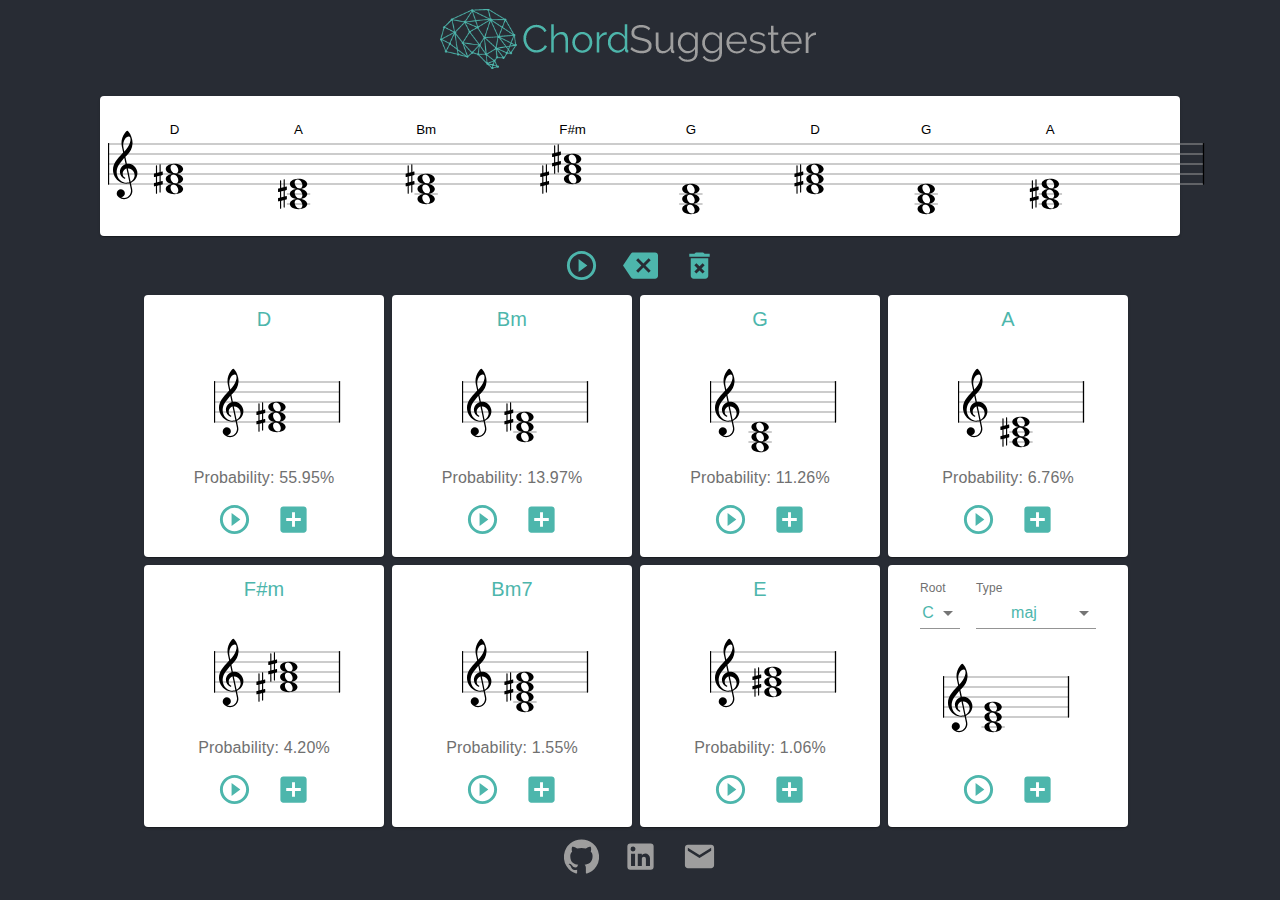
==== index.html @ d5e1b629 "update TFM front" ====
<!doctype html><html lang="en"><head><meta charset="utf-8"/><link rel="icon" href="/favicon.ico"/><meta name="viewport" content="width=device-width,initial-scale=1"/><meta name="theme-color" content="#000000"/><meta name="description" content="Web site created using create-react-app"/><link rel="apple-touch-icon" href="/logo192.png"/><link rel="manifest" href="/manifest.json"/><title>React App</title><link href="/static/css/main.e9a4bff9.chunk.css" rel="stylesheet"></head><body><noscript>You need to enable JavaScript to run this app.</noscript><div id="root"></div><script>!function(i){function e(e){for(var r,t,n=e[0],o=e[1],u=e[2],f=0,l=[];f<n.length;f++)t=n[f],Object.prototype.hasOwnProperty.call(c,t)&&c[t]&&l.push(c[t][0]),c[t]=0;for(r in o)Object.prototype.hasOwnProperty.call(o,r)&&(i[r]=o[r]);for(s&&s(e);l.length;)l.shift()();return p.push.apply(p,u||[]),a()}function a(){for(var e,r=0;r<p.length;r++){for(var t=p[r],n=!0,o=1;o<t.length;o++){var u=t[o];0!==c[u]&&(n=!1)}n&&(p.splice(r--,1),e=f(f.s=t[0]))}return e}var t={},c={1:0},p=[];function f(e){if(t[e])return t[e].exports;var r=t[e]={i:e,l:!1,exports:{}};return i[e].call(r.exports,r,r.exports,f),r.l=!0,r.exports}f.m=i,f.c=t,f.d=function(e,r,t){f.o(e,r)||Object.defineProperty(e,r,{enumerable:!0,get:t})},f.r=function(e){"undefined"!=typeof Symbol&&Symbol.toStringTag&&Object.defineProperty(e,Symbol.toStringTag,{value:"Module"}),Object.defineProperty(e,"__esModule",{value:!0})},f.t=function(r,e){if(1&e&&(r=f(r)),8&e)return r;if(4&e&&"object"==typeof r&&r&&r.__esModule)return r;var t=Object.create(null);if(f.r(t),Object.defineProperty(t,"default",{enumerable:!0,value:r}),2&e&&"string"!=typeof r)for(var n in r)f.d(t,n,function(e){return r[e]}.bind(null,n));return t},f.n=function(e){var r=e&&e.__esModule?function(){return e.default}:function(){return e};return f.d(r,"a",r),r},f.o=function(e,r){return Object.prototype.hasOwnProperty.call(e,r)},f.p="/";var r=this["webpackJsonpchord-suggester-frontend"]=this["webpackJsonpchord-suggester-frontend"]||[],n=r.push.bind(r);r.push=e,r=r.slice();for(var o=0;o<r.length;o++)e(r[o]);var s=n;a()}([])</script><script src="/static/js/2.c343ab7c.chunk.js"></script><script src="/static/js/main.4bbf3a28.chunk.js"></script></body></html>
---- static/css/main.e9a4bff9.chunk.css ----
body{margin:0;font-family:-apple-system,BlinkMacSystemFont,Segoe UI,Roboto,Oxygen,Ubuntu,Cantarell,Fira Sans,Droid Sans,Helvetica Neue,sans-serif;-webkit-font-smoothing:antialiased;-moz-osx-font-smoothing:grayscale}code{font-family:source-code-pro,Menlo,Monaco,Consolas,Courier New,monospace}.App{text-align:center}.App-logo{height:40vmin;pointer-events:none}@media (prefers-reduced-motion:no-preference){.App-logo{-webkit-animation:App-logo-spin 20s linear infinite;animation:App-logo-spin 20s linear infinite}}.App-header{display:block;padding-bottom:10px}.App-header,App-body{background-color:#282c34;flex-direction:column;align-items:center;justify-content:center;font-size:calc(10px + 2vmin);color:#fff}App-body{display:flex}.App-link{color:#61dafb}@-webkit-keyframes App-logo-spin{0%{-webkit-transform:rotate(0deg);transform:rotate(0deg)}to{-webkit-transform:rotate(1turn);transform:rotate(1turn)}}@keyframes App-logo-spin{0%{-webkit-transform:rotate(0deg);transform:rotate(0deg)}to{-webkit-transform:rotate(1turn);transform:rotate(1turn)}}
/*# sourceMappingURL=main.e9a4bff9.chunk.css.map */
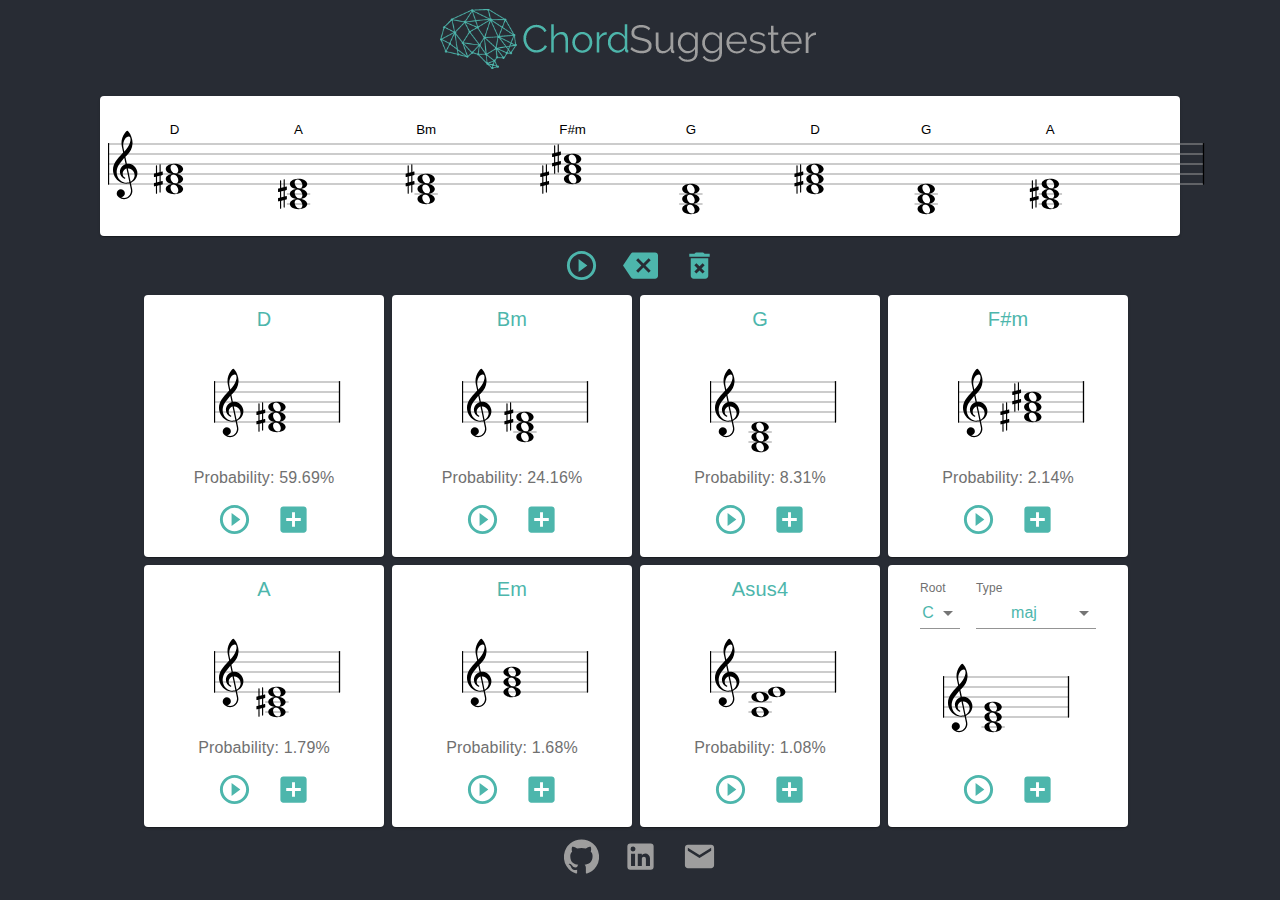
==== commit 2b7de60f: "update TFM front" ====
--- a/index.html
+++ b/index.html
@@ -1 +1 @@
-<!doctype html><html lang="en"><head><meta charset="utf-8"/><link rel="icon" href="/favicon.ico"/><meta name="viewport" content="width=device-width,initial-scale=1"/><meta name="theme-color" content="#000000"/><meta name="description" content="Web site created using create-react-app"/><link rel="apple-touch-icon" href="/logo192.png"/><link rel="manifest" href="/manifest.json"/><title>React App</title><link href="/static/css/main.e9a4bff9.chunk.css" rel="stylesheet"></head><body><noscript>You need to enable JavaScript to run this app.</noscript><div id="root"></div><script>!function(i){function e(e){for(var r,t,n=e[0],o=e[1],u=e[2],f=0,l=[];f<n.length;f++)t=n[f],Object.prototype.hasOwnProperty.call(c,t)&&c[t]&&l.push(c[t][0]),c[t]=0;for(r in o)Object.prototype.hasOwnProperty.call(o,r)&&(i[r]=o[r]);for(s&&s(e);l.length;)l.shift()();return p.push.apply(p,u||[]),a()}function a(){for(var e,r=0;r<p.length;r++){for(var t=p[r],n=!0,o=1;o<t.length;o++){var u=t[o];0!==c[u]&&(n=!1)}n&&(p.splice(r--,1),e=f(f.s=t[0]))}return e}var t={},c={1:0},p=[];function f(e){if(t[e])return t[e].exports;var r=t[e]={i:e,l:!1,exports:{}};return i[e].call(r.exports,r,r.exports,f),r.l=!0,r.exports}f.m=i,f.c=t,f.d=function(e,r,t){f.o(e,r)||Object.defineProperty(e,r,{enumerable:!0,get:t})},f.r=function(e){"undefined"!=typeof Symbol&&Symbol.toStringTag&&Object.defineProperty(e,Symbol.toStringTag,{value:"Module"}),Object.defineProperty(e,"__esModule",{value:!0})},f.t=function(r,e){if(1&e&&(r=f(r)),8&e)return r;if(4&e&&"object"==typeof r&&r&&r.__esModule)return r;var t=Object.create(null);if(f.r(t),Object.defineProperty(t,"default",{enumerable:!0,value:r}),2&e&&"string"!=typeof r)for(var n in r)f.d(t,n,function(e){return r[e]}.bind(null,n));return t},f.n=function(e){var r=e&&e.__esModule?function(){return e.default}:function(){return e};return f.d(r,"a",r),r},f.o=function(e,r){return Object.prototype.hasOwnProperty.call(e,r)},f.p="/";var r=this["webpackJsonpchord-suggester-frontend"]=this["webpackJsonpchord-suggester-frontend"]||[],n=r.push.bind(r);r.push=e,r=r.slice();for(var o=0;o<r.length;o++)e(r[o]);var s=n;a()}([])</script><script src="/static/js/2.c343ab7c.chunk.js"></script><script src="/static/js/main.4bbf3a28.chunk.js"></script></body></html>+<!doctype html><html lang="en"><head><meta charset="utf-8"/><link rel="icon" href="/favicon.ico?v=2"/><meta name="viewport" content="width=device-width,initial-scale=1"/><meta name="theme-color" content="#000000"/><meta name="ChordSuggester" content="A computer-aided composing system using LSTMs"/><link rel="apple-touch-icon" href="/logo192.png"/><link rel="manifest" href="/manifest.json"/><title>ChordSuggester</title><link href="/static/css/main.e9a4bff9.chunk.css" rel="stylesheet"></head><body><noscript>You need to enable JavaScript to run this app.</noscript><div id="root"></div><script>!function(i){function e(e){for(var r,t,n=e[0],o=e[1],u=e[2],l=0,f=[];l<n.length;l++)t=n[l],Object.prototype.hasOwnProperty.call(p,t)&&p[t]&&f.push(p[t][0]),p[t]=0;for(r in o)Object.prototype.hasOwnProperty.call(o,r)&&(i[r]=o[r]);for(s&&s(e);f.length;)f.shift()();return c.push.apply(c,u||[]),a()}function a(){for(var e,r=0;r<c.length;r++){for(var t=c[r],n=!0,o=1;o<t.length;o++){var u=t[o];0!==p[u]&&(n=!1)}n&&(c.splice(r--,1),e=l(l.s=t[0]))}return e}var t={},p={1:0},c=[];function l(e){if(t[e])return t[e].exports;var r=t[e]={i:e,l:!1,exports:{}};return i[e].call(r.exports,r,r.exports,l),r.l=!0,r.exports}l.m=i,l.c=t,l.d=function(e,r,t){l.o(e,r)||Object.defineProperty(e,r,{enumerable:!0,get:t})},l.r=function(e){"undefined"!=typeof Symbol&&Symbol.toStringTag&&Object.defineProperty(e,Symbol.toStringTag,{value:"Module"}),Object.defineProperty(e,"__esModule",{value:!0})},l.t=function(r,e){if(1&e&&(r=l(r)),8&e)return r;if(4&e&&"object"==typeof r&&r&&r.__esModule)return r;var t=Object.create(null);if(l.r(t),Object.defineProperty(t,"default",{enumerable:!0,value:r}),2&e&&"string"!=typeof r)for(var n in r)l.d(t,n,function(e){return r[e]}.bind(null,n));return t},l.n=function(e){var r=e&&e.__esModule?function(){return e.default}:function(){return e};return l.d(r,"a",r),r},l.o=function(e,r){return Object.prototype.hasOwnProperty.call(e,r)},l.p="/";var r=this.webpackJsonpChordSuggester=this.webpackJsonpChordSuggester||[],n=r.push.bind(r);r.push=e,r=r.slice();for(var o=0;o<r.length;o++)e(r[o]);var s=n;a()}([])</script><script src="/static/js/2.b43efd62.chunk.js"></script><script src="/static/js/main.a63220b0.chunk.js"></script></body></html>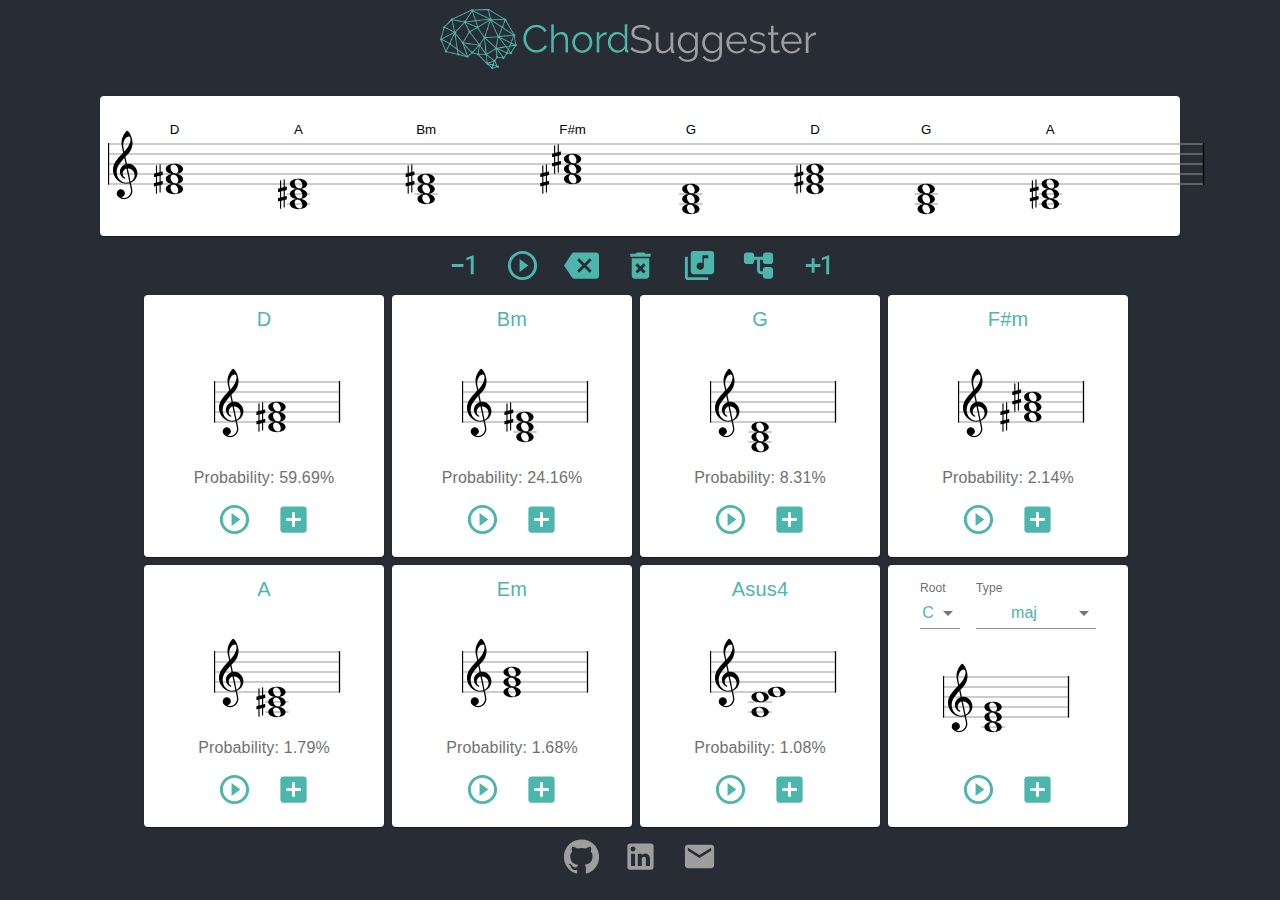
==== commit 924c8277: "update TFM front" ====
--- a/index.html
+++ b/index.html
@@ -1 +1 @@
-<!doctype html><html lang="en"><head><meta charset="utf-8"/><link rel="icon" href="/favicon.ico?v=2"/><meta name="viewport" content="width=device-width,initial-scale=1"/><meta name="theme-color" content="#000000"/><meta name="ChordSuggester" content="A computer-aided composing system using LSTMs"/><link rel="apple-touch-icon" href="/logo192.png"/><link rel="manifest" href="/manifest.json"/><title>ChordSuggester</title><link href="/static/css/main.e9a4bff9.chunk.css" rel="stylesheet"></head><body><noscript>You need to enable JavaScript to run this app.</noscript><div id="root"></div><script>!function(i){function e(e){for(var r,t,n=e[0],o=e[1],u=e[2],l=0,f=[];l<n.length;l++)t=n[l],Object.prototype.hasOwnProperty.call(p,t)&&p[t]&&f.push(p[t][0]),p[t]=0;for(r in o)Object.prototype.hasOwnProperty.call(o,r)&&(i[r]=o[r]);for(s&&s(e);f.length;)f.shift()();return c.push.apply(c,u||[]),a()}function a(){for(var e,r=0;r<c.length;r++){for(var t=c[r],n=!0,o=1;o<t.length;o++){var u=t[o];0!==p[u]&&(n=!1)}n&&(c.splice(r--,1),e=l(l.s=t[0]))}return e}var t={},p={1:0},c=[];function l(e){if(t[e])return t[e].exports;var r=t[e]={i:e,l:!1,exports:{}};return i[e].call(r.exports,r,r.exports,l),r.l=!0,r.exports}l.m=i,l.c=t,l.d=function(e,r,t){l.o(e,r)||Object.defineProperty(e,r,{enumerable:!0,get:t})},l.r=function(e){"undefined"!=typeof Symbol&&Symbol.toStringTag&&Object.defineProperty(e,Symbol.toStringTag,{value:"Module"}),Object.defineProperty(e,"__esModule",{value:!0})},l.t=function(r,e){if(1&e&&(r=l(r)),8&e)return r;if(4&e&&"object"==typeof r&&r&&r.__esModule)return r;var t=Object.create(null);if(l.r(t),Object.defineProperty(t,"default",{enumerable:!0,value:r}),2&e&&"string"!=typeof r)for(var n in r)l.d(t,n,function(e){return r[e]}.bind(null,n));return t},l.n=function(e){var r=e&&e.__esModule?function(){return e.default}:function(){return e};return l.d(r,"a",r),r},l.o=function(e,r){return Object.prototype.hasOwnProperty.call(e,r)},l.p="/";var r=this.webpackJsonpChordSuggester=this.webpackJsonpChordSuggester||[],n=r.push.bind(r);r.push=e,r=r.slice();for(var o=0;o<r.length;o++)e(r[o]);var s=n;a()}([])</script><script src="/static/js/2.b43efd62.chunk.js"></script><script src="/static/js/main.a63220b0.chunk.js"></script></body></html>+<!doctype html><html lang="en"><head><meta charset="utf-8"/><link rel="icon" href="/favicon.ico?v=2"/><meta name="viewport" content="width=device-width,initial-scale=1"/><meta name="theme-color" content="#000000"/><meta name="ChordSuggester" content="A computer-aided composing system using LSTMs"/><link rel="apple-touch-icon" href="/logo192.png"/><link rel="manifest" href="/manifest.json"/><title>ChordSuggester</title><link href="/static/css/main.e9a4bff9.chunk.css" rel="stylesheet"></head><body><noscript>You need to enable JavaScript to run this app.</noscript><div id="root"></div><script>!function(i){function e(e){for(var r,t,n=e[0],o=e[1],u=e[2],l=0,f=[];l<n.length;l++)t=n[l],Object.prototype.hasOwnProperty.call(p,t)&&p[t]&&f.push(p[t][0]),p[t]=0;for(r in o)Object.prototype.hasOwnProperty.call(o,r)&&(i[r]=o[r]);for(s&&s(e);f.length;)f.shift()();return c.push.apply(c,u||[]),a()}function a(){for(var e,r=0;r<c.length;r++){for(var t=c[r],n=!0,o=1;o<t.length;o++){var u=t[o];0!==p[u]&&(n=!1)}n&&(c.splice(r--,1),e=l(l.s=t[0]))}return e}var t={},p={1:0},c=[];function l(e){if(t[e])return t[e].exports;var r=t[e]={i:e,l:!1,exports:{}};return i[e].call(r.exports,r,r.exports,l),r.l=!0,r.exports}l.m=i,l.c=t,l.d=function(e,r,t){l.o(e,r)||Object.defineProperty(e,r,{enumerable:!0,get:t})},l.r=function(e){"undefined"!=typeof Symbol&&Symbol.toStringTag&&Object.defineProperty(e,Symbol.toStringTag,{value:"Module"}),Object.defineProperty(e,"__esModule",{value:!0})},l.t=function(r,e){if(1&e&&(r=l(r)),8&e)return r;if(4&e&&"object"==typeof r&&r&&r.__esModule)return r;var t=Object.create(null);if(l.r(t),Object.defineProperty(t,"default",{enumerable:!0,value:r}),2&e&&"string"!=typeof r)for(var n in r)l.d(t,n,function(e){return r[e]}.bind(null,n));return t},l.n=function(e){var r=e&&e.__esModule?function(){return e.default}:function(){return e};return l.d(r,"a",r),r},l.o=function(e,r){return Object.prototype.hasOwnProperty.call(e,r)},l.p="/";var r=this.webpackJsonpChordSuggester=this.webpackJsonpChordSuggester||[],n=r.push.bind(r);r.push=e,r=r.slice();for(var o=0;o<r.length;o++)e(r[o]);var s=n;a()}([])</script><script src="/static/js/2.04abad8a.chunk.js"></script><script src="/static/js/main.df993543.chunk.js"></script></body></html>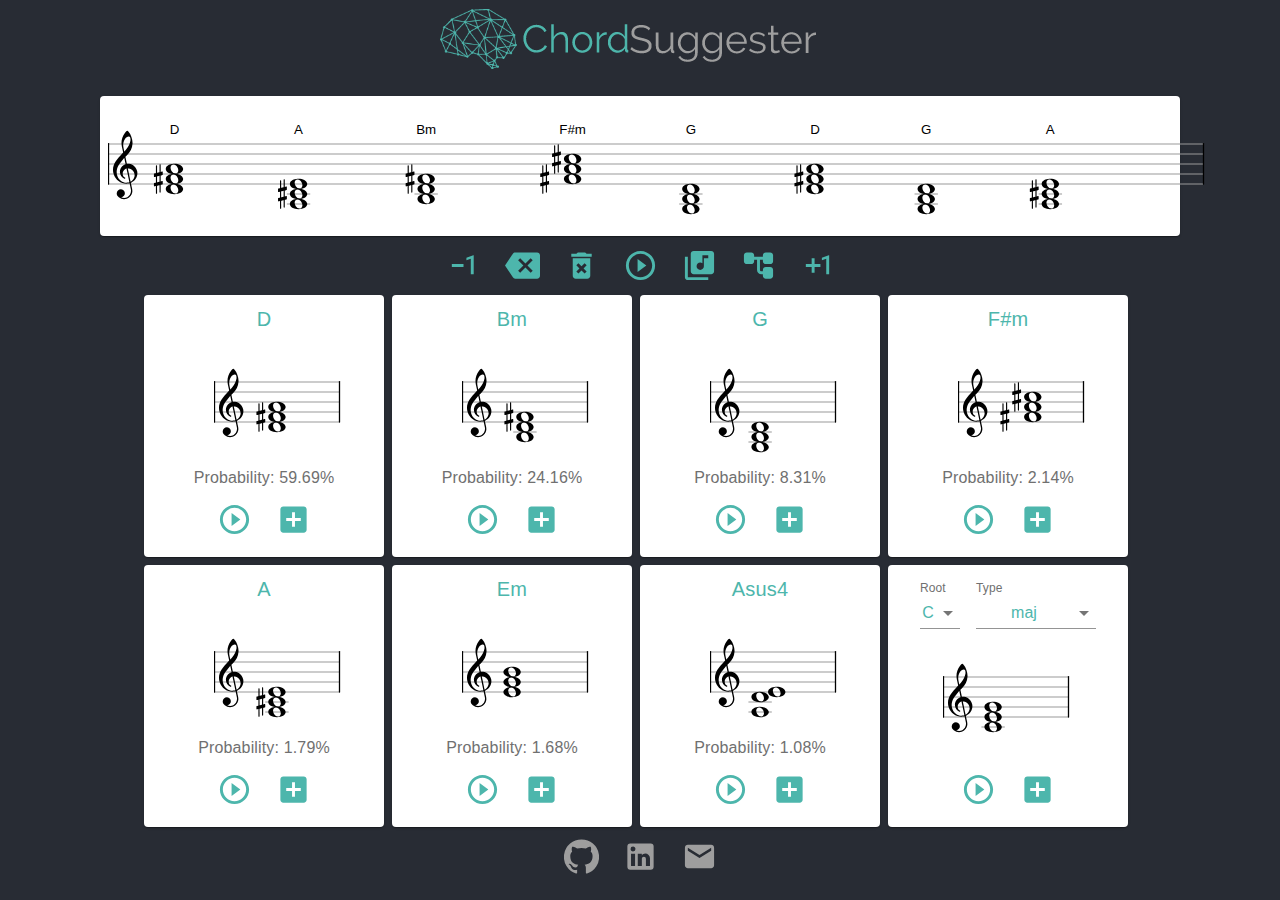
==== commit c29a851c: "update TFM front" ====
--- a/index.html
+++ b/index.html
@@ -1 +1 @@
-<!doctype html><html lang="en"><head><meta charset="utf-8"/><link rel="icon" href="/favicon.ico?v=2"/><meta name="viewport" content="width=device-width,initial-scale=1"/><meta name="theme-color" content="#000000"/><meta name="ChordSuggester" content="A computer-aided composing system using LSTMs"/><link rel="apple-touch-icon" href="/logo192.png"/><link rel="manifest" href="/manifest.json"/><title>ChordSuggester</title><link href="/static/css/main.e9a4bff9.chunk.css" rel="stylesheet"></head><body><noscript>You need to enable JavaScript to run this app.</noscript><div id="root"></div><script>!function(i){function e(e){for(var r,t,n=e[0],o=e[1],u=e[2],l=0,f=[];l<n.length;l++)t=n[l],Object.prototype.hasOwnProperty.call(p,t)&&p[t]&&f.push(p[t][0]),p[t]=0;for(r in o)Object.prototype.hasOwnProperty.call(o,r)&&(i[r]=o[r]);for(s&&s(e);f.length;)f.shift()();return c.push.apply(c,u||[]),a()}function a(){for(var e,r=0;r<c.length;r++){for(var t=c[r],n=!0,o=1;o<t.length;o++){var u=t[o];0!==p[u]&&(n=!1)}n&&(c.splice(r--,1),e=l(l.s=t[0]))}return e}var t={},p={1:0},c=[];function l(e){if(t[e])return t[e].exports;var r=t[e]={i:e,l:!1,exports:{}};return i[e].call(r.exports,r,r.exports,l),r.l=!0,r.exports}l.m=i,l.c=t,l.d=function(e,r,t){l.o(e,r)||Object.defineProperty(e,r,{enumerable:!0,get:t})},l.r=function(e){"undefined"!=typeof Symbol&&Symbol.toStringTag&&Object.defineProperty(e,Symbol.toStringTag,{value:"Module"}),Object.defineProperty(e,"__esModule",{value:!0})},l.t=function(r,e){if(1&e&&(r=l(r)),8&e)return r;if(4&e&&"object"==typeof r&&r&&r.__esModule)return r;var t=Object.create(null);if(l.r(t),Object.defineProperty(t,"default",{enumerable:!0,value:r}),2&e&&"string"!=typeof r)for(var n in r)l.d(t,n,function(e){return r[e]}.bind(null,n));return t},l.n=function(e){var r=e&&e.__esModule?function(){return e.default}:function(){return e};return l.d(r,"a",r),r},l.o=function(e,r){return Object.prototype.hasOwnProperty.call(e,r)},l.p="/";var r=this.webpackJsonpChordSuggester=this.webpackJsonpChordSuggester||[],n=r.push.bind(r);r.push=e,r=r.slice();for(var o=0;o<r.length;o++)e(r[o]);var s=n;a()}([])</script><script src="/static/js/2.04abad8a.chunk.js"></script><script src="/static/js/main.df993543.chunk.js"></script></body></html>+<!doctype html><html lang="en"><head><meta charset="utf-8"/><link rel="icon" href="/favicon.ico?v=2"/><meta name="viewport" content="width=device-width,initial-scale=1"/><meta name="theme-color" content="#000000"/><meta name="ChordSuggester" content="A computer-aided composing system using LSTMs"/><link rel="apple-touch-icon" href="/logo192.png"/><link rel="manifest" href="/manifest.json"/><title>ChordSuggester</title><link href="/static/css/main.e9a4bff9.chunk.css" rel="stylesheet"></head><body><noscript>You need to enable JavaScript to run this app.</noscript><div id="root"></div><script>!function(i){function e(e){for(var r,t,n=e[0],o=e[1],u=e[2],l=0,f=[];l<n.length;l++)t=n[l],Object.prototype.hasOwnProperty.call(p,t)&&p[t]&&f.push(p[t][0]),p[t]=0;for(r in o)Object.prototype.hasOwnProperty.call(o,r)&&(i[r]=o[r]);for(s&&s(e);f.length;)f.shift()();return c.push.apply(c,u||[]),a()}function a(){for(var e,r=0;r<c.length;r++){for(var t=c[r],n=!0,o=1;o<t.length;o++){var u=t[o];0!==p[u]&&(n=!1)}n&&(c.splice(r--,1),e=l(l.s=t[0]))}return e}var t={},p={1:0},c=[];function l(e){if(t[e])return t[e].exports;var r=t[e]={i:e,l:!1,exports:{}};return i[e].call(r.exports,r,r.exports,l),r.l=!0,r.exports}l.m=i,l.c=t,l.d=function(e,r,t){l.o(e,r)||Object.defineProperty(e,r,{enumerable:!0,get:t})},l.r=function(e){"undefined"!=typeof Symbol&&Symbol.toStringTag&&Object.defineProperty(e,Symbol.toStringTag,{value:"Module"}),Object.defineProperty(e,"__esModule",{value:!0})},l.t=function(r,e){if(1&e&&(r=l(r)),8&e)return r;if(4&e&&"object"==typeof r&&r&&r.__esModule)return r;var t=Object.create(null);if(l.r(t),Object.defineProperty(t,"default",{enumerable:!0,value:r}),2&e&&"string"!=typeof r)for(var n in r)l.d(t,n,function(e){return r[e]}.bind(null,n));return t},l.n=function(e){var r=e&&e.__esModule?function(){return e.default}:function(){return e};return l.d(r,"a",r),r},l.o=function(e,r){return Object.prototype.hasOwnProperty.call(e,r)},l.p="/";var r=this.webpackJsonpChordSuggester=this.webpackJsonpChordSuggester||[],n=r.push.bind(r);r.push=e,r=r.slice();for(var o=0;o<r.length;o++)e(r[o]);var s=n;a()}([])</script><script src="/static/js/2.04abad8a.chunk.js"></script><script src="/static/js/main.daa1f3f5.chunk.js"></script></body></html>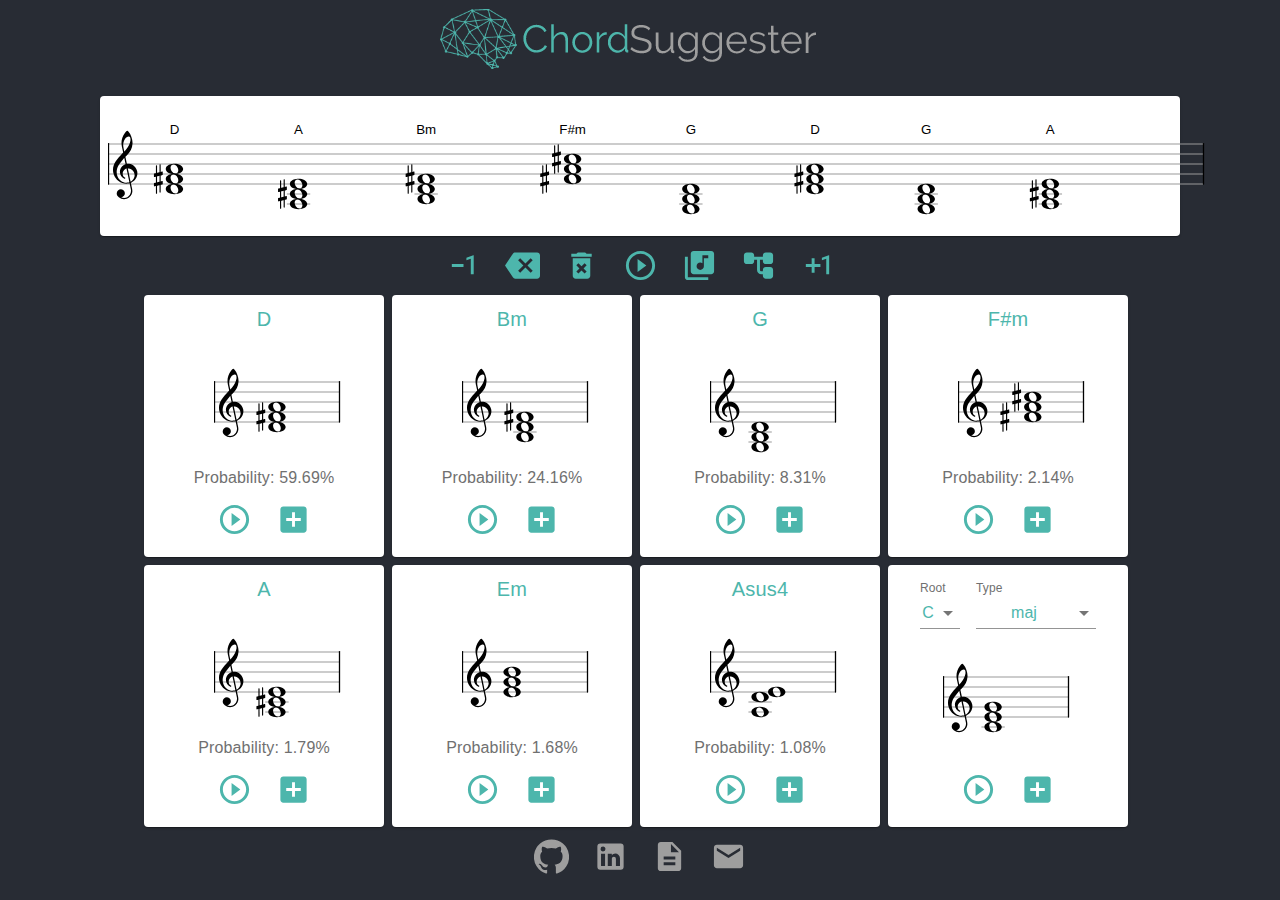
==== commit 22167b96: "update TFM front" ====
--- a/index.html
+++ b/index.html
@@ -1 +1 @@
-<!doctype html><html lang="en"><head><meta charset="utf-8"/><link rel="icon" href="/favicon.ico?v=2"/><meta name="viewport" content="width=device-width,initial-scale=1"/><meta name="theme-color" content="#000000"/><meta name="ChordSuggester" content="A computer-aided composing system using LSTMs"/><link rel="apple-touch-icon" href="/logo192.png"/><link rel="manifest" href="/manifest.json"/><title>ChordSuggester</title><link href="/static/css/main.e9a4bff9.chunk.css" rel="stylesheet"></head><body><noscript>You need to enable JavaScript to run this app.</noscript><div id="root"></div><script>!function(i){function e(e){for(var r,t,n=e[0],o=e[1],u=e[2],l=0,f=[];l<n.length;l++)t=n[l],Object.prototype.hasOwnProperty.call(p,t)&&p[t]&&f.push(p[t][0]),p[t]=0;for(r in o)Object.prototype.hasOwnProperty.call(o,r)&&(i[r]=o[r]);for(s&&s(e);f.length;)f.shift()();return c.push.apply(c,u||[]),a()}function a(){for(var e,r=0;r<c.length;r++){for(var t=c[r],n=!0,o=1;o<t.length;o++){var u=t[o];0!==p[u]&&(n=!1)}n&&(c.splice(r--,1),e=l(l.s=t[0]))}return e}var t={},p={1:0},c=[];function l(e){if(t[e])return t[e].exports;var r=t[e]={i:e,l:!1,exports:{}};return i[e].call(r.exports,r,r.exports,l),r.l=!0,r.exports}l.m=i,l.c=t,l.d=function(e,r,t){l.o(e,r)||Object.defineProperty(e,r,{enumerable:!0,get:t})},l.r=function(e){"undefined"!=typeof Symbol&&Symbol.toStringTag&&Object.defineProperty(e,Symbol.toStringTag,{value:"Module"}),Object.defineProperty(e,"__esModule",{value:!0})},l.t=function(r,e){if(1&e&&(r=l(r)),8&e)return r;if(4&e&&"object"==typeof r&&r&&r.__esModule)return r;var t=Object.create(null);if(l.r(t),Object.defineProperty(t,"default",{enumerable:!0,value:r}),2&e&&"string"!=typeof r)for(var n in r)l.d(t,n,function(e){return r[e]}.bind(null,n));return t},l.n=function(e){var r=e&&e.__esModule?function(){return e.default}:function(){return e};return l.d(r,"a",r),r},l.o=function(e,r){return Object.prototype.hasOwnProperty.call(e,r)},l.p="/";var r=this.webpackJsonpChordSuggester=this.webpackJsonpChordSuggester||[],n=r.push.bind(r);r.push=e,r=r.slice();for(var o=0;o<r.length;o++)e(r[o]);var s=n;a()}([])</script><script src="/static/js/2.04abad8a.chunk.js"></script><script src="/static/js/main.daa1f3f5.chunk.js"></script></body></html>+<!doctype html><html lang="en"><head><meta charset="utf-8"/><link rel="icon" href="/favicon.ico?v=2"/><meta name="viewport" content="width=device-width,initial-scale=1"/><meta name="theme-color" content="#000000"/><meta name="ChordSuggester" content="A computer-aided composing system using LSTMs"/><link rel="apple-touch-icon" href="/logo192.png"/><link rel="manifest" href="/manifest.json"/><title>ChordSuggester</title><link href="/static/css/main.e9a4bff9.chunk.css" rel="stylesheet"></head><body><noscript>You need to enable JavaScript to run this app.</noscript><div id="root"></div><script>!function(i){function e(e){for(var r,t,n=e[0],o=e[1],u=e[2],l=0,f=[];l<n.length;l++)t=n[l],Object.prototype.hasOwnProperty.call(p,t)&&p[t]&&f.push(p[t][0]),p[t]=0;for(r in o)Object.prototype.hasOwnProperty.call(o,r)&&(i[r]=o[r]);for(s&&s(e);f.length;)f.shift()();return c.push.apply(c,u||[]),a()}function a(){for(var e,r=0;r<c.length;r++){for(var t=c[r],n=!0,o=1;o<t.length;o++){var u=t[o];0!==p[u]&&(n=!1)}n&&(c.splice(r--,1),e=l(l.s=t[0]))}return e}var t={},p={1:0},c=[];function l(e){if(t[e])return t[e].exports;var r=t[e]={i:e,l:!1,exports:{}};return i[e].call(r.exports,r,r.exports,l),r.l=!0,r.exports}l.m=i,l.c=t,l.d=function(e,r,t){l.o(e,r)||Object.defineProperty(e,r,{enumerable:!0,get:t})},l.r=function(e){"undefined"!=typeof Symbol&&Symbol.toStringTag&&Object.defineProperty(e,Symbol.toStringTag,{value:"Module"}),Object.defineProperty(e,"__esModule",{value:!0})},l.t=function(r,e){if(1&e&&(r=l(r)),8&e)return r;if(4&e&&"object"==typeof r&&r&&r.__esModule)return r;var t=Object.create(null);if(l.r(t),Object.defineProperty(t,"default",{enumerable:!0,value:r}),2&e&&"string"!=typeof r)for(var n in r)l.d(t,n,function(e){return r[e]}.bind(null,n));return t},l.n=function(e){var r=e&&e.__esModule?function(){return e.default}:function(){return e};return l.d(r,"a",r),r},l.o=function(e,r){return Object.prototype.hasOwnProperty.call(e,r)},l.p="/";var r=this.webpackJsonpChordSuggester=this.webpackJsonpChordSuggester||[],n=r.push.bind(r);r.push=e,r=r.slice();for(var o=0;o<r.length;o++)e(r[o]);var s=n;a()}([])</script><script src="/static/js/2.343e9e4d.chunk.js"></script><script src="/static/js/main.3928b301.chunk.js"></script></body></html>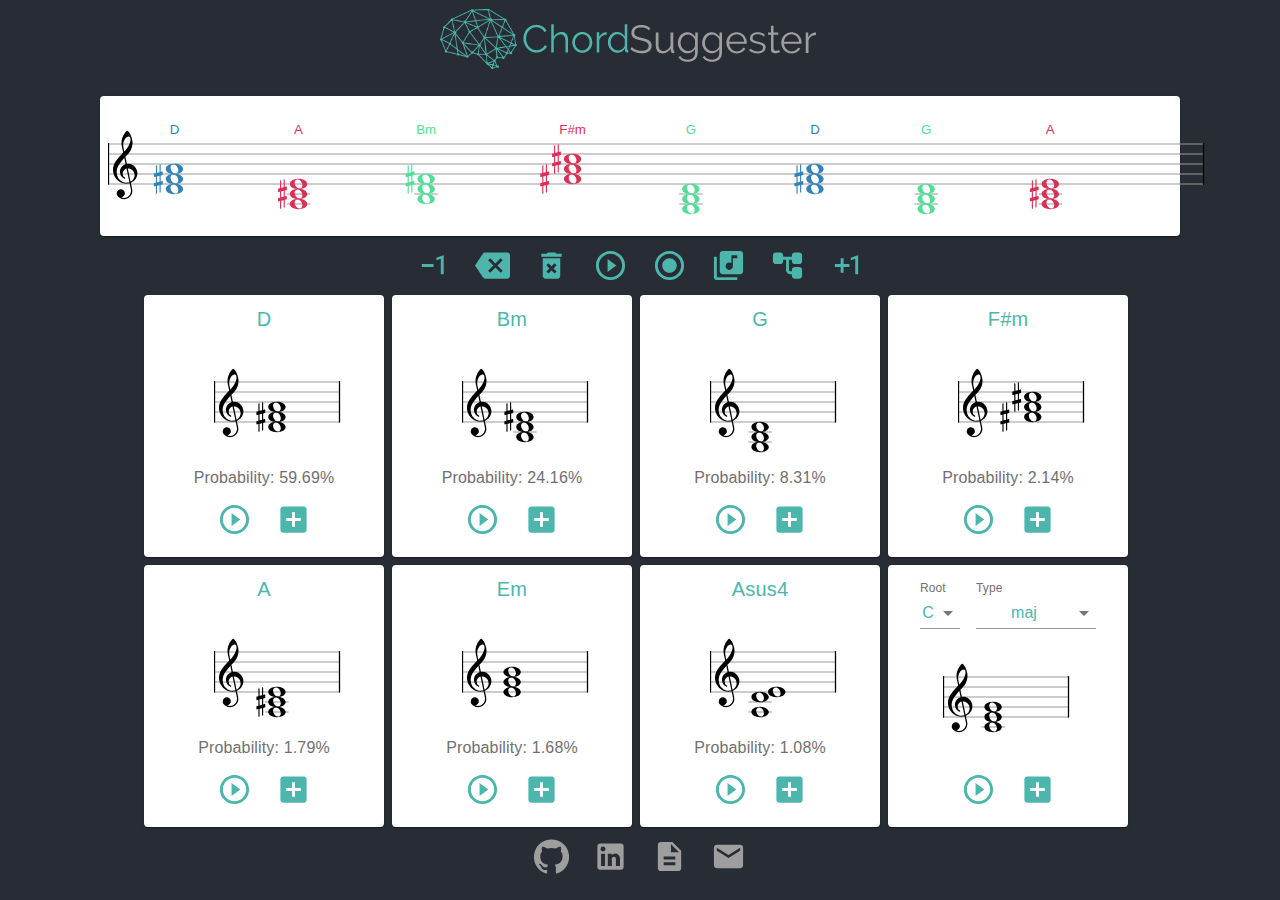
==== commit d7dd77c6: "update TFM front" ====
--- a/index.html
+++ b/index.html
@@ -1 +1 @@
-<!doctype html><html lang="en"><head><meta charset="utf-8"/><link rel="icon" href="/favicon.ico?v=2"/><meta name="viewport" content="width=device-width,initial-scale=1"/><meta name="theme-color" content="#000000"/><meta name="ChordSuggester" content="A computer-aided composing system using LSTMs"/><link rel="apple-touch-icon" href="/logo192.png"/><link rel="manifest" href="/manifest.json"/><title>ChordSuggester</title><link href="/static/css/main.e9a4bff9.chunk.css" rel="stylesheet"></head><body><noscript>You need to enable JavaScript to run this app.</noscript><div id="root"></div><script>!function(i){function e(e){for(var r,t,n=e[0],o=e[1],u=e[2],l=0,f=[];l<n.length;l++)t=n[l],Object.prototype.hasOwnProperty.call(p,t)&&p[t]&&f.push(p[t][0]),p[t]=0;for(r in o)Object.prototype.hasOwnProperty.call(o,r)&&(i[r]=o[r]);for(s&&s(e);f.length;)f.shift()();return c.push.apply(c,u||[]),a()}function a(){for(var e,r=0;r<c.length;r++){for(var t=c[r],n=!0,o=1;o<t.length;o++){var u=t[o];0!==p[u]&&(n=!1)}n&&(c.splice(r--,1),e=l(l.s=t[0]))}return e}var t={},p={1:0},c=[];function l(e){if(t[e])return t[e].exports;var r=t[e]={i:e,l:!1,exports:{}};return i[e].call(r.exports,r,r.exports,l),r.l=!0,r.exports}l.m=i,l.c=t,l.d=function(e,r,t){l.o(e,r)||Object.defineProperty(e,r,{enumerable:!0,get:t})},l.r=function(e){"undefined"!=typeof Symbol&&Symbol.toStringTag&&Object.defineProperty(e,Symbol.toStringTag,{value:"Module"}),Object.defineProperty(e,"__esModule",{value:!0})},l.t=function(r,e){if(1&e&&(r=l(r)),8&e)return r;if(4&e&&"object"==typeof r&&r&&r.__esModule)return r;var t=Object.create(null);if(l.r(t),Object.defineProperty(t,"default",{enumerable:!0,value:r}),2&e&&"string"!=typeof r)for(var n in r)l.d(t,n,function(e){return r[e]}.bind(null,n));return t},l.n=function(e){var r=e&&e.__esModule?function(){return e.default}:function(){return e};return l.d(r,"a",r),r},l.o=function(e,r){return Object.prototype.hasOwnProperty.call(e,r)},l.p="/";var r=this.webpackJsonpChordSuggester=this.webpackJsonpChordSuggester||[],n=r.push.bind(r);r.push=e,r=r.slice();for(var o=0;o<r.length;o++)e(r[o]);var s=n;a()}([])</script><script src="/static/js/2.343e9e4d.chunk.js"></script><script src="/static/js/main.3928b301.chunk.js"></script></body></html>+<!doctype html><html lang="en"><head><meta charset="utf-8"/><link rel="icon" href="/favicon.ico?v=2"/><meta name="viewport" content="width=device-width,initial-scale=1"/><meta name="theme-color" content="#000000"/><meta name="ChordSuggester" content="A computer-aided composing system using LSTMs"/><link rel="apple-touch-icon" href="/logo192.png"/><link rel="manifest" href="/manifest.json"/><title>ChordSuggester</title><link href="/static/css/main.e9a4bff9.chunk.css" rel="stylesheet"></head><body><noscript>You need to enable JavaScript to run this app.</noscript><div id="root"></div><script>!function(i){function e(e){for(var r,t,n=e[0],o=e[1],u=e[2],l=0,f=[];l<n.length;l++)t=n[l],Object.prototype.hasOwnProperty.call(p,t)&&p[t]&&f.push(p[t][0]),p[t]=0;for(r in o)Object.prototype.hasOwnProperty.call(o,r)&&(i[r]=o[r]);for(s&&s(e);f.length;)f.shift()();return c.push.apply(c,u||[]),a()}function a(){for(var e,r=0;r<c.length;r++){for(var t=c[r],n=!0,o=1;o<t.length;o++){var u=t[o];0!==p[u]&&(n=!1)}n&&(c.splice(r--,1),e=l(l.s=t[0]))}return e}var t={},p={1:0},c=[];function l(e){if(t[e])return t[e].exports;var r=t[e]={i:e,l:!1,exports:{}};return i[e].call(r.exports,r,r.exports,l),r.l=!0,r.exports}l.m=i,l.c=t,l.d=function(e,r,t){l.o(e,r)||Object.defineProperty(e,r,{enumerable:!0,get:t})},l.r=function(e){"undefined"!=typeof Symbol&&Symbol.toStringTag&&Object.defineProperty(e,Symbol.toStringTag,{value:"Module"}),Object.defineProperty(e,"__esModule",{value:!0})},l.t=function(r,e){if(1&e&&(r=l(r)),8&e)return r;if(4&e&&"object"==typeof r&&r&&r.__esModule)return r;var t=Object.create(null);if(l.r(t),Object.defineProperty(t,"default",{enumerable:!0,value:r}),2&e&&"string"!=typeof r)for(var n in r)l.d(t,n,function(e){return r[e]}.bind(null,n));return t},l.n=function(e){var r=e&&e.__esModule?function(){return e.default}:function(){return e};return l.d(r,"a",r),r},l.o=function(e,r){return Object.prototype.hasOwnProperty.call(e,r)},l.p="/";var r=this.webpackJsonpChordSuggester=this.webpackJsonpChordSuggester||[],n=r.push.bind(r);r.push=e,r=r.slice();for(var o=0;o<r.length;o++)e(r[o]);var s=n;a()}([])</script><script src="/static/js/2.a30a3788.chunk.js"></script><script src="/static/js/main.2a28e07e.chunk.js"></script></body></html>